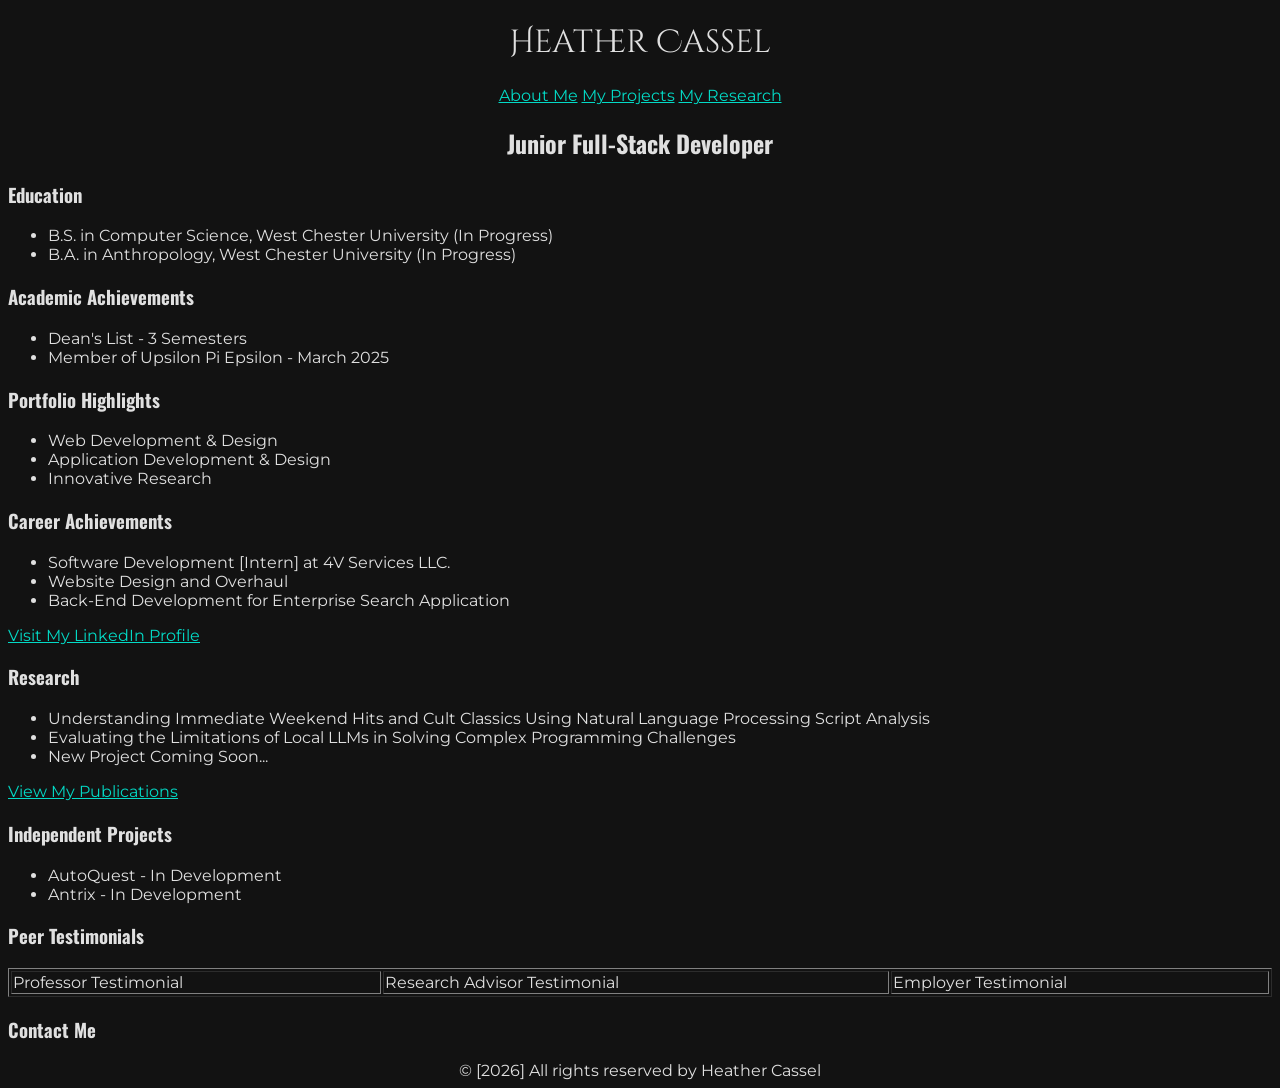
==== index.html @ 8901fe64 "Initial Layout for Website" ====
<!doctype html>
<html lang="en">
  <head>
    <meta charset="UTF-8" />
    <meta name="viewport" content="width=device-width, initial-scale=1.0" />
    <title>Heather Cassel's Portfolio</title>
    <link rel="stylesheet" href="style.css" />
  </head>

  <body>
    <!-- Header / Navigation Secion -->
    <header>
      <h1 class="title" style="text-align: center">Heather Cassel</h1>
      <nav style="text-align: center">
        <a href="about.html">About Me</a>
        <a href="projects.html">My Projects</a>
        <a href="research.html">My Research</a>
      </nav>
    </header>

    <!-- Hero Section -->
    <h2 style="text-align: center">Junior Full-Stack Developer</h2>

    <!-- About Me Section -->
    <h3>Education</h3>
    <ul>
      <li>B.S. in Computer Science, West Chester University (In Progress)</li>
      <li>B.A. in Anthropology, West Chester University (In Progress)</li>
    </ul>
    <h3>Academic Achievements</h3>
    <ul>
      <li>Dean's List - 3 Semesters</li>
      <li>Member of Upsilon Pi Epsilon - March 2025</li>
    </ul>
    <h3>Portfolio Highlights</h3>
    <ul>
      <li>Web Development & Design</li>
      <li>Application Development & Design</li>
      <li>Innovative Research</li>
    </ul>
    <!-- Projects / Work Section -->
    <h3>Career Achievements</h3>
    <ul>
      <li>Software Development [Intern] at 4V Services LLC.</li>
      <li>Website Design and Overhaul</li>
      <li>Back-End Development for Enterprise Search Application</li>
    </ul>
    <a href="www.linkedin.com/in/heather-cassel-193298296"
      >Visit My LinkedIn Profile</a
    >

    <h3>Research</h3>
    <ul>
      <li>
        Understanding Immediate Weekend Hits and Cult Classics Using Natural
        Language Processing Script Analysis
      </li>
      <li>
        Evaluating the Limitations of Local LLMs in Solving Complex Programming
        Challenges
      </li>
      <li>New Project Coming Soon...</li>
    </ul>
    <a href="https://dblp.org/pid/402/1190.html">View My Publications</a>

    <h3>Independent Projects</h3>
    <ul>
      <li>AutoQuest - In Development</li>
      <li>Antrix - In Development</li>
    </ul>

    <!-- Testimonials Section -->
    <h3>Peer Testimonials</h3>
    <table border="1" width="100%">
      <tr>
        <td>Professor Testimonial</td>
        <td>Research Advisor Testimonial</td>
        <td>Employer Testimonial</td>
      </tr>
    </table>

    <!-- Contact Section -->
    <h3>Contact Me</h3>

    <!-- Footer -->
    <footer style="text-align: center">
      © [2026] All rights reserved by Heather Cassel
    </footer>
  </body>
</html>
---- style.css ----
@import url("https://fonts.googleapis.com/css2?family=Cinzel+Decorative:wght@400;700;900&display=swap");
@import url("https://fonts.googleapis.com/css2?family=Oswald:wght@200..700&display=swap");
@import url("https://fonts.googleapis.com/css2?family=Montserrat:ital,wght@0,100..900;1,100..900&display=swap");

body {
  background-color: #121212;
  color: #e0e0e0;
  font-family: "Montserrat", sans-serif;
  font-optical-sizing: auto;
  font-weight: <weight>;
  font-style: normal;
}

surface {
  background-color: #1e1e1e;
}

a {
  color: #03dac6;
}

h1,
h2,
h3 {
  font-family: "Oswald", sans-serif;
  font-optical-sizing: auto;
  font-weight: <weight>;
  font-style: normal;
}

.title {
  font-family: "Cinzel Decorative", serif;
  font-weight: 400;
  font-style: normal;
}

.btn {
  background-color: #941b0c;
}
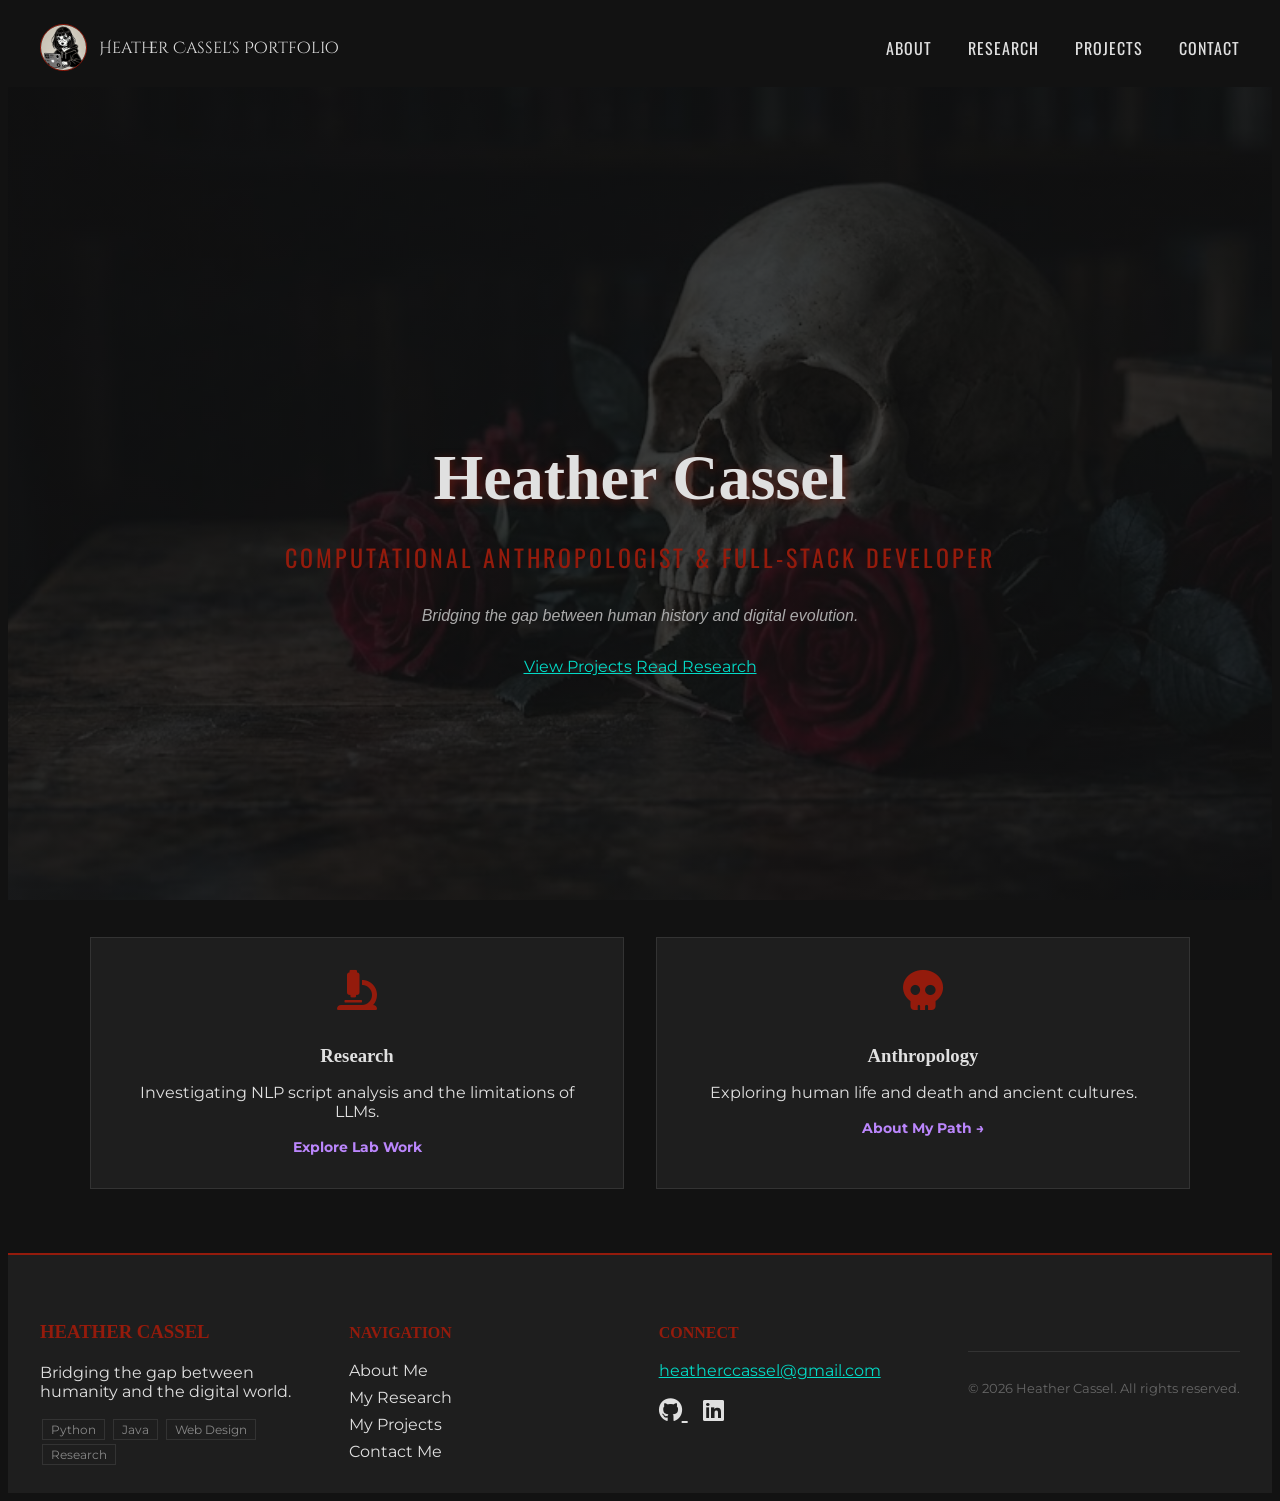
==== commit 7d60998f: "Website done! for now..." ====
--- a/index.html
+++ b/index.html
@@ -5,86 +5,85 @@
     <meta name="viewport" content="width=device-width, initial-scale=1.0" />
     <title>Heather Cassel's Portfolio</title>
     <link rel="stylesheet" href="style.css" />
+    <link
+      rel="stylesheet"
+      href="https://cdnjs.cloudflare.com/ajax/libs/font-awesome/6.0.0/css/all.min.css"
+    />
   </head>
 
   <body>
-    <!-- Header / Navigation Secion -->
-    <header>
-      <h1 class="title" style="text-align: center">Heather Cassel</h1>
-      <nav style="text-align: center">
-        <a href="about.html">About Me</a>
-        <a href="projects.html">My Projects</a>
-        <a href="research.html">My Research</a>
-      </nav>
-    </header>
+    <!-- Header / Navigation Section -->
+    <div id="header-placeholder"></div>
+
+    <script>
+      fetch("header.html")
+        .then((response) => response.text())
+        .then((data) => {
+          document.getElementById("header-placeholder").innerHTML = data;
+
+          const hamburger = document.getElementById("hamburger");
+          const navMenu = document.getElementById("navMenu");
+
+          hamburger.addEventListener("click", () => {
+            navMenu.classList.toggle("active");
+          });
+        });
+    </script>
 
     <!-- Hero Section -->
-    <h2 style="text-align: center">Junior Full-Stack Developer</h2>
+     <main class="home-hero">
+      <div class="hero-content">
+        <h1 class="hero-title">Heather Cassel</h1>
+        <p class="hero-subtitle">Computational Anthropologist & Full-Stack Developer</p>
+        <p class="hero-tagline">Bridging the gap between human history and digital evolution.</p>
 
-    <!-- About Me Section -->
-    <h3>Education</h3>
-    <ul>
-      <li>B.S. in Computer Science, West Chester University (In Progress)</li>
-      <li>B.A. in Anthropology, West Chester University (In Progress)</li>
-    </ul>
-    <h3>Academic Achievements</h3>
-    <ul>
-      <li>Dean's List - 3 Semesters</li>
-      <li>Member of Upsilon Pi Epsilon - March 2025</li>
-    </ul>
-    <h3>Portfolio Highlights</h3>
-    <ul>
-      <li>Web Development & Design</li>
-      <li>Application Development & Design</li>
-      <li>Innovative Research</li>
-    </ul>
-    <!-- Projects / Work Section -->
-    <h3>Career Achievements</h3>
-    <ul>
-      <li>Software Development [Intern] at 4V Services LLC.</li>
-      <li>Website Design and Overhaul</li>
-      <li>Back-End Development for Enterprise Search Application</li>
-    </ul>
-    <a href="www.linkedin.com/in/heather-cassel-193298296"
-      >Visit My LinkedIn Profile</a
-    >
+        <div class="hero-cta">
+          <a href="projects.html" class="cta-btn primary">View Projects</a>
+          <a href="research.html" class="cta-btn secondary">Read Research</a>
+        </div>
+      </div>
+     </main>
 
-    <h3>Research</h3>
-    <ul>
-      <li>
-        Understanding Immediate Weekend Hits and Cult Classics Using Natural
-        Language Processing Script Analysis
-      </li>
-      <li>
-        Evaluating the Limitations of Local LLMs in Solving Complex Programming
-        Challenges
-      </li>
-      <li>New Project Coming Soon...</li>
-    </ul>
-    <a href="https://dblp.org/pid/402/1190.html">View My Publications</a>
-
-    <h3>Independent Projects</h3>
-    <ul>
-      <li>AutoQuest - In Development</li>
-      <li>Antrix - In Development</li>
-    </ul>
-
-    <!-- Testimonials Section -->
-    <h3>Peer Testimonials</h3>
-    <table border="1" width="100%">
-      <tr>
-        <td>Professor Testimonial</td>
-        <td>Research Advisor Testimonial</td>
-        <td>Employer Testimonial</td>
-      </tr>
-    </table>
-
-    <!-- Contact Section -->
-    <h3>Contact Me</h3>
+    <!-- Home Page Content -->
+     <section class="home-features">
+      <div class="feature-card">
+        <i class="fas fa-microscope"></i>
+        <h3>Research</h3>
+        <p>Investigating NLP script analysis and the limitations of LLMs.</p>
+        <a href="research.html">Explore Lab Work</a>
+      </div>
+      <div class="feature-card">
+        <i class="fas fa-skull"></i>
+        <h3>Anthropology</h3>
+        <p>Exploring human life and death and ancient cultures.</p>
+        <a href="about.html">About My Path →</a>
+     </section>
 
     <!-- Footer -->
-    <footer style="text-align: center">
-      © [2026] All rights reserved by Heather Cassel
-    </footer>
+    <div id="footer-placeholder"></div>
+
+    <script>
+      function loadComponent(id, file) {
+        fetch(file)
+          .then((response) => response.text())
+          .then((data) => {
+            document.getElementById(id).innerHTML = data;
+
+            if (id === "header-placeholder") {
+              initMobileMenu();
+            }
+          });
+      }
+
+      function initMobileMenu() {
+        const hamburger = document.getElementById("hamburger");
+        const navMenu = document.getElementById("navMenu");
+        if (hamburger && navMenu) {
+          hamburger.onclick = () => navMenu.classList.toggle("active");
+        }
+      }
+
+      loadComponent("footer-placeholder", "footer.html");
+    </script>
   </body>
 </html>
--- a/style.css
+++ b/style.css
@@ -37,3 +37,626 @@
 .btn {
   background-color: #941b0c;
 }
+
+/* General Website Design */
+.page-title {
+  font-family: "Cinzel Decorative", serif;
+  color: #941B0C;
+  text-align: center;
+  margin-bottom: 3rem;
+}
+
+/* Header Container */
+.main-header {
+  background-color: #121212
+  border-bottom: 1px solid #333;
+  padding: 1rem 2rem;
+  position: sticky;
+  top: 0;
+  z-index: 1000;
+}
+
+.header-container {
+  display: flex;
+  justify-content: space-between;
+  align-items: center;
+  max-width: 1200px;
+  margin: 0 auto;
+}
+
+/* Brand/Avatar Styling */
+.brand {
+  display: flex;
+  align-items: center;
+  text-decoration: none;
+  color: #E0E0E0;
+  font-family: "Cinzel Decorative", serif;
+}
+
+.avatar {
+  width: 45px;
+  height: 45px;
+  border-radius: 50%;
+  margin-right: 12px;
+  border: 1px solid #941B0C;
+}
+
+/* Desktop Nav Menu */
+.nav-menu a {
+  color: #E0E0E0;
+  text-decoration: none;
+  margin-left: 2rem;
+  font-family: "Oswald", sans-serif;
+  text-transform: uppercase;
+  letter-spacing: 1px;
+  transition: color 0.3s ease;
+}
+
+.nav-menu a:hover {
+  color: #941B0C;
+}
+
+/* Mobile Hamburger Styling */
+.hamburger {
+  display: none;
+  flex-direction: column;
+  cursor: pointer;
+  background: none;
+  border: none;
+}
+
+.hamburger span {
+  width: 25px;
+  height: 3px;
+  background-color: #E0E0E0;
+  margin: 2px 0;
+}
+
+/* Responsive Header Logic */
+@media (max-width: 768px) {
+  .hamburger { display: flex; }
+
+  .nav-menu {
+    display: none;
+    position: absolute;
+    top: 70px; 
+    right: 0;
+    background-color: #1E1E1E;
+    width: 100%;
+    flex-direction: column;
+    text-align: center;
+    padding: 1rem 0;
+  }
+
+  .nav-menu.active { display: flex; }
+
+  .nav-menu a {
+    margin: 1rem 0;
+  }
+}
+
+/* Footer Styling */
+.main-footer {
+  background-color: #1E1E1E;
+  color: #E0E0E0;
+  padding: 3rem 2rem 1rem;
+  font-family: "Montserrat", sans-serif;
+  border-top: 2px solid #941B0C;
+}
+
+.footer-container {
+  display: flex;
+  justify-content: space-between;
+  flex-wrap: wrap;
+  max-width: 1200px;
+  margin: 0 auto;
+  gap: 2rem;
+}
+
+.footer-col {
+  flex: 1;
+  min-width: 200px;
+}
+
+.footer-heading {
+  font-family: "Cinzel Decorative", serif;
+  color: #941B0C;
+  margin-bottom: 1.2rem;
+  text-transform: uppercase;
+}
+
+.footer-links {
+  list-style: none;
+  padding: 0;
+}
+
+.footer-links li {
+  margin-bottom: 0.5rem;
+}
+
+.footer-links a {
+  color: #E0E0E0;
+  text-decoration: none;
+  transition: color 0.3s;
+}
+
+.footer-links a:hover {
+  color: #BB86FC;
+}
+
+/* Tech Tags */
+.tech-tag {
+  display: inline-block;
+  font-size: 0.75rem;
+  padding: 2px 8px;
+  border: 1px solid #333;
+  margin: 2px;
+  color: #888;
+}
+
+/* Socials & Icons */
+.social-icons {
+  margin-top: 1rem;
+  font-size: 1.5rem;
+}
+
+.social-icons a {
+  color: #E0E0E0;
+  margin-right: 15px;
+  transition: transform 0.3s;
+}
+
+.social-icons a:hover {
+  color: #941B0C;
+  transform: translateY(-3px);
+}
+
+.footer-bottom {
+  text-align: center;
+  margin-top: 3rem;
+  padding-top: 1rem;
+  border-top: 1px solid #333;
+  font-size: 0.8rem;
+  color: #666;
+}
+
+/* Research Page Styling */
+.research-container {
+  max-width: 1000px;
+  margin: 4rem auto;
+  padding: 0 2rem;
+}
+
+.research-card {
+  display: flex;
+  background-color: #1E1E1E;
+  border: 1px solid #333;
+  margin-bottom: 2rem;
+  border-radius: 8px;
+  overflow: hidden;
+  transition: transform 0.3s ease, border-color 0.3s ease;
+}
+
+.research-card:hover {
+  transform: translateY(-5px);
+  border-color: #941B0C;
+}
+
+.research-image {
+  flex: 1;
+  min-width: 300px;
+}
+
+.research-image img {
+  width: 100%;
+  height: 100%;
+  object-fit: cover;
+  filter: grayscale(40%) contrast(110%);
+}
+
+.research-info {
+  flex: 2;
+  padding: 1.5rem;
+  display: flex;
+  flex-direction: column;
+}
+
+.paper-title {
+  font-family: "Cinzel Decorative", serif;
+  font-size: 1.4rem;
+  margin-bottom: 0.5rem;
+}
+
+.authors, .journal {
+  font-family: "Montserrat", sans-serif;
+  font-size: 0.9rem;
+  color: #AAA;
+  margin-bottom: 0.3rem;
+}
+
+.awards {
+  background: rgba(148, 27, 12, 0.1);
+  color: #BB86FC;
+  padding: 0.5rem;
+  border-left: 3px solid #941B0C;
+  margin: 1rem 0;
+  font-size: 0.85rem;
+}
+
+.awards:empty {
+  display: none;
+}
+
+.read-btn {
+  align-self: flex-start;
+  margin-top: auto;
+  padding: 0.6rem 1.2rem;
+  background-color: transparent;
+  border: 1px solid #941B0C;
+  color: #E0E0E0;
+  text-decoration: none;
+  font-family: "Oswald", sans-serif;
+  transition: 0.3s;
+}
+
+.read-btn:hover {
+  background-color: #941B0C;
+  color: white;
+}
+
+@media (max-width: 768px) {
+  .research-card { flex-direction: column; }
+  .research-image { min-width: 100%; height: 200px; }
+}
+
+/* Projects Page Design */
+.projects-container {
+  max-width: 1200px;
+  margin: 4rem auto;
+  padding: 0 2rem;
+}
+
+.projects-grid {
+  display: grid;
+  grid-template-columns: repeat(auto-fit, minmax(320px, 1fr));
+  gap: 2.5rem;
+}
+
+.project-card {
+  background-color: #1E1E1E;
+  border: 1px solid #333;
+  border-radius: 8px;
+  overflow: hidden;
+  display: flex;
+  flex-direction: column;
+  transition: transform 0.3s ease, box-shadow 0.3s ease;
+}
+
+.project-card:hover {
+  transform: translateY(-8px);
+  box-shadow: 0 10px 20px rgba(148, 27, 12, 0.2);
+  border-color: #941B0C;
+}
+
+.project-media {
+  position: relative;
+  height: 200px;
+  background-color: #121212;
+}
+
+.project-media img {
+  width: 100%;
+  height: 100%;
+  object-fit: cover;
+  opacity: 0.8;
+  transition: opacity 0.3s;
+}
+
+.project-card:hover .project-media img {
+  opacity: 1;
+}
+
+.project-type {
+  position: absolute;
+  top: 15px;
+  left: 15px;
+  background-color: rgba(18, 18, 18, 0.8);
+  color: #BB86FC;
+  padding: 4px 12px;
+  font-size: 0.75rem;
+  font-family: "Oswald", sans-serif;
+  text-transform: uppercase;
+  border: 1px solid #BB86FC;
+  border-radius: 20px;
+}
+
+.project-content {
+  padding: 1.5rem;
+  flex-grow: 1;
+  display: flex;
+  flex-direction: column;
+}
+
+.project-title {
+  font-family: "Cinzel Decorative", serif;
+  font-size: 1.4rem;
+  color: #E0E0E0;
+  margin-bottom: 1.5rem;
+}
+
+.project-description {
+  font-family: "Montserrat", sans-serif;
+  font-size: 0.95rem;
+  color: #AAA;
+  line-height: 1.6;
+  margin-bottom: 1.5rem;
+}
+
+.view-btn {
+  text-decoration: none;
+  color: #941B0C;
+  font-family: "oswald", sans-serif;
+  font-size: 0.9rem;
+  text-transform: uppercase;
+  font-weight: bold;
+  transition: color 0.3s;
+}
+
+.view-btn:hover {
+  color: #E0E0E0;
+}
+
+.status-tag {
+  font-size: 0.8rem;
+  font-style: italic;
+  color: #666
+}
+
+/* Contact Page Styling */
+.contact-container {
+  max-width: 1000px;
+  margin: 5rem auto;
+  padding: 0 2rem;
+}
+
+.contact-wrapper {
+  display: flex;
+  gap: 4rem;
+  align-items: flex-start;
+}
+
+.contact-info {
+  flex: 1;
+}
+
+.contact-intro {
+  font-family: "Montserrat", sans-serif;
+  color: #AAA;
+  line-height: 1.6;
+  margin-bottom: 2rem;
+}
+
+.info-item {
+  display: flex;
+  align-items: center;
+  margin-bottom: 1.5rem;
+  gap: 1rem;
+}
+
+.info-item i {
+  color: #941B0C;
+  font-size: 1.2rem;
+  width: 25px;
+}
+
+.label {
+  display: block;
+  font-size: 0.75rem;
+  text-transform: uppercase;
+  color: #666;
+  letter-spacing: 1px;
+}
+
+.info-item a {
+  color: #E0E0E0;
+  text-decoration: none;
+  font-family: "Oswald", sans-serif;
+  transition: color 0.3s;
+}
+
+.info-item a:hover {
+  color: #BB86FC;
+}
+
+.contact-form {
+  flex: 1.2;
+  background: #1E1E1E;
+  padding: 2rem;
+  border-radius: 4px;
+  border: 1px solid #333;
+}
+
+.form-group {
+  margin-bottom: 1.5rem;
+}
+
+.contact-form input, .contact-form textarea {
+  width: 100%;
+  padding: 12px;
+  background: #121212;
+  border: 1px solid #444;
+  color: #E0E0E0;
+  font-family: "Montserrat", sans-serif;
+  border-radius: 2px;
+}
+
+.contact-form input:focus, .contact-form textarea:focus {
+  outline: none;
+  border-color: #941B0C;
+}
+
+.submit-btn {
+  width: 100%;
+  padding: 15px;
+  background: transparent;
+  border: 1px solid #941B0C;
+  color: #E0E0E0;
+  font-family: "Cinzel Decorative", serif;
+  text-transform: uppercase;
+  cursor: pointer;
+  transition: 0.3s;
+}
+
+.submit-btn:hover {
+  background: #941B0C;
+  color: white;
+}
+
+@media (max-width: 768px) {
+  .contact-wrapper { flex-direction: column; }
+}
+
+/* About Page Design */
+.about-container {
+  max-width: 1100px;
+  margin: 4rem auto;
+  padding: 0 2rem;
+}
+
+.intro-flex {
+  display: flex;
+  align-items: center;
+  gap: 3rem;
+  margin-bottom: 4rem;
+}
+
+.intro-image img {
+  width: 300px;
+  height: 300px;
+  border-radius: 4px;
+  border: 1px solid #941B0C;
+  object-fit: cover;
+  box-shadow: 10px 10px 0px rgba(148, 27, 12, 0.2);
+}
+
+.academic-grid {
+  display: grid;
+  grid-template-columns: 1fr 1fr;
+  gap: 4rem;
+  margin: 3rem 0;
+}
+
+.section-heading {
+  font-family: "Cinzel Decorative", serif;
+  color: #941B0C;
+  border-bottom: 1px solid #333;
+  padding-bottom: 0.5rem;
+  margin-bottom: 1.5rem;
+}
+
+.course-list {
+  display: grid;
+  grid-template-columns: 1fr 1fr;
+  gap: 0.5rem;
+  list-style: "→ ";
+  color: #AAA;
+}
+
+.job-card {
+  background: #1E1E1E;
+  padding: 2rem;
+  border-left: 4px solid #941B0C;
+}
+
+.job-header {
+  display: flex;
+  justify-content: space-between;
+  font-family: "Oswald", sans-serif;
+}
+
+.goth-divider {
+  border: 0;
+  height: 1px;
+  background-image: linear-gradient(to right, rgba(148, 27, 12, 0), rgba(148, 27, 12, 0.75), rgba(148, 27,12, 0));
+  margin: 4rem 0;
+}
+
+@media (max-width: 768px) {
+  .intro-flex, .academic-gird { flex-direction: column; grid-template-columns: 1fr; }
+  .intro-image img { width: 100%; height: auto; }
+}
+
+/* Home Page Design */
+.home-hero {
+  height: 100vh;
+  display: flex;
+  align-items: center;
+  justify-content: center;
+  text-align: center;
+  background: linear-gradient(rgba(18, 18, 18, 0.8), rgba(18, 18, 18, 0.8)), url('media/hero-bg.jpg');
+  background-size: cover;
+  background-position: center;
+  background-attachment: fixed;
+}
+
+.hero-title {
+  font-family: "Cinzel Decorative", serif;
+  font-size: 4rem;
+  color: #E0E0E0;
+  margin-bottom: 0.5rem;
+  text-shadow: 2px 2px 10px rgba(148, 27, 12, 0.5);
+}
+
+.hero-subtitle {
+  font-family: "Oswald", sans-serif;
+  font-size: 1.5rem;
+  color: #941B0C;
+  text-transform: uppercase;
+  letter-spacing: 3px;
+}
+
+.hero-tagline { 
+  color: #AAA;
+  margin: 2rem 0;
+  font-style: italic;
+}
+
+.home-features {
+  display: grid;
+  grid-template-columns: repeat(auto-fit, minmax(250px, 1fr));
+  gap: 2rem;
+  max-width: 1100px;
+  margin: -50px auto 4rem;
+  padding: 0 2rem;
+}
+
+.feature-card {
+  background: #1E1E1E;
+  padding: 2rem;
+  border: 1px solid #333;
+  text-align: center;
+  transition: 0.3s;
+}
+
+.feature-card:hover {
+  border-color: #941B0C;
+  transform: translateY(-10px);
+}
+
+.feature-card i {
+  font-size: 2.5rem;
+  color: #941B0C;
+  margin-bottom: 1rem;
+}
+
+.feature-card h3 {
+  font-family: "Cinzel Decorative", serif;
+  margin-bottom: 1rem;
+}
+
+.feature-card a {
+  color: #BB86FC;
+  text-decoration: none;
+  font-size: 0.9rem;
+  font-weight: bold;
+}
